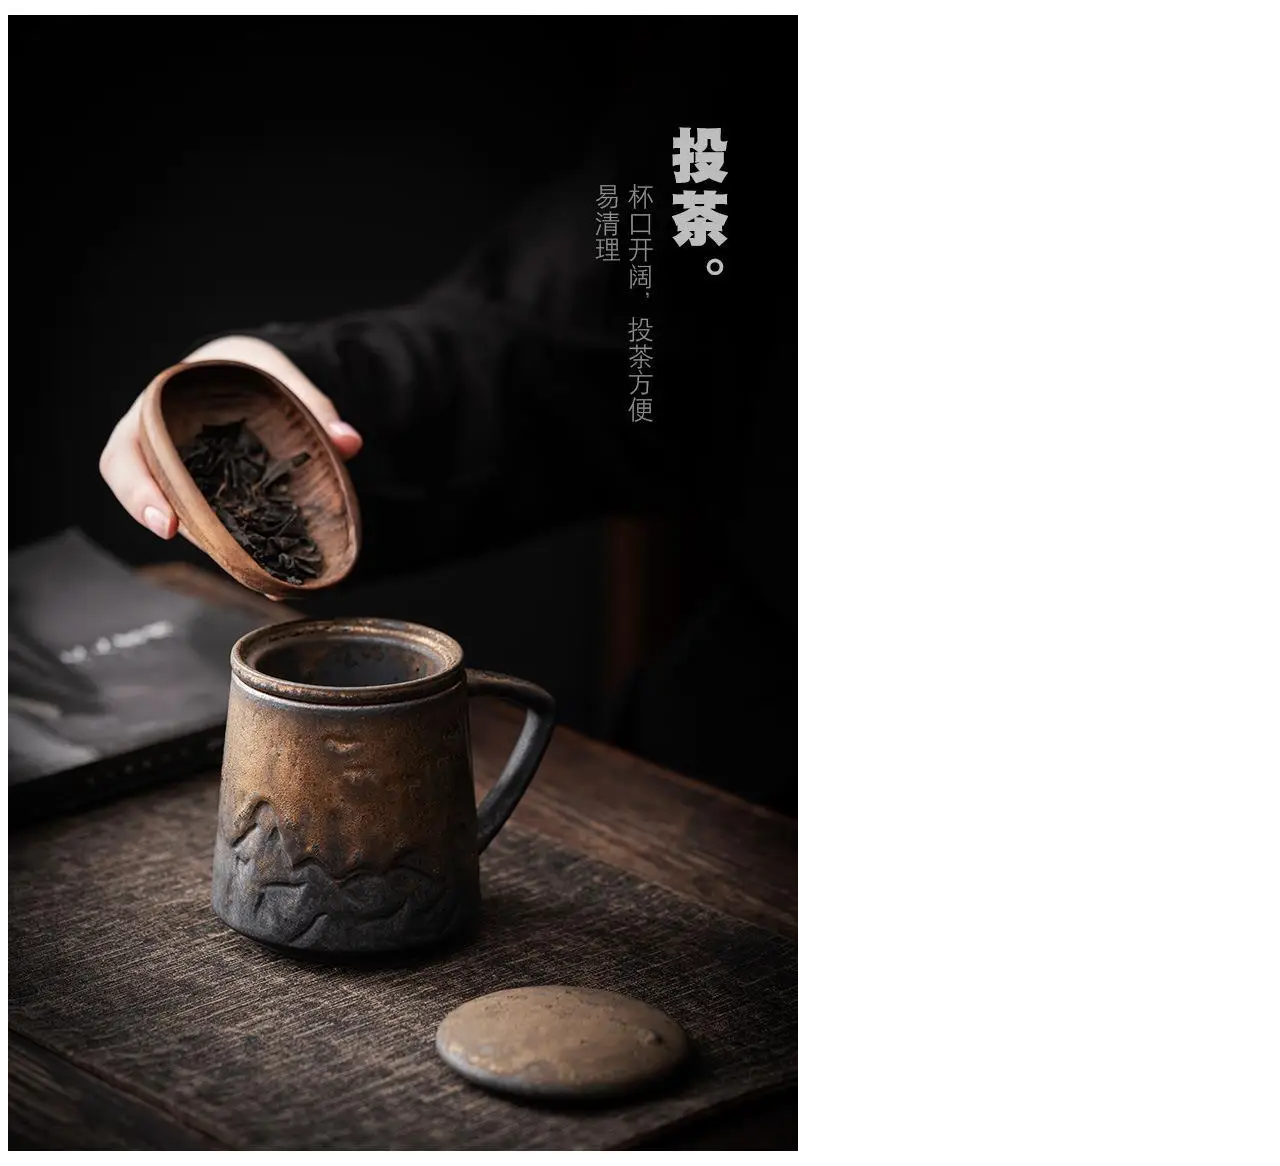
==== menu.html @ 82c8f37d "first commit" ====
<!DOCTYPE html>
<html lang="en">
<head>
    <meta charset="UTF-8">
    <meta name="viewport" content="width=device-width, initial-scale=1.0">
    <title>Menu</title>
    <link rel="stylesheet" href="styles.css">
</head>
<body>
    <img src="images\metal.webp" alt="hand pouring something into coffee cup">
</body>
</html>
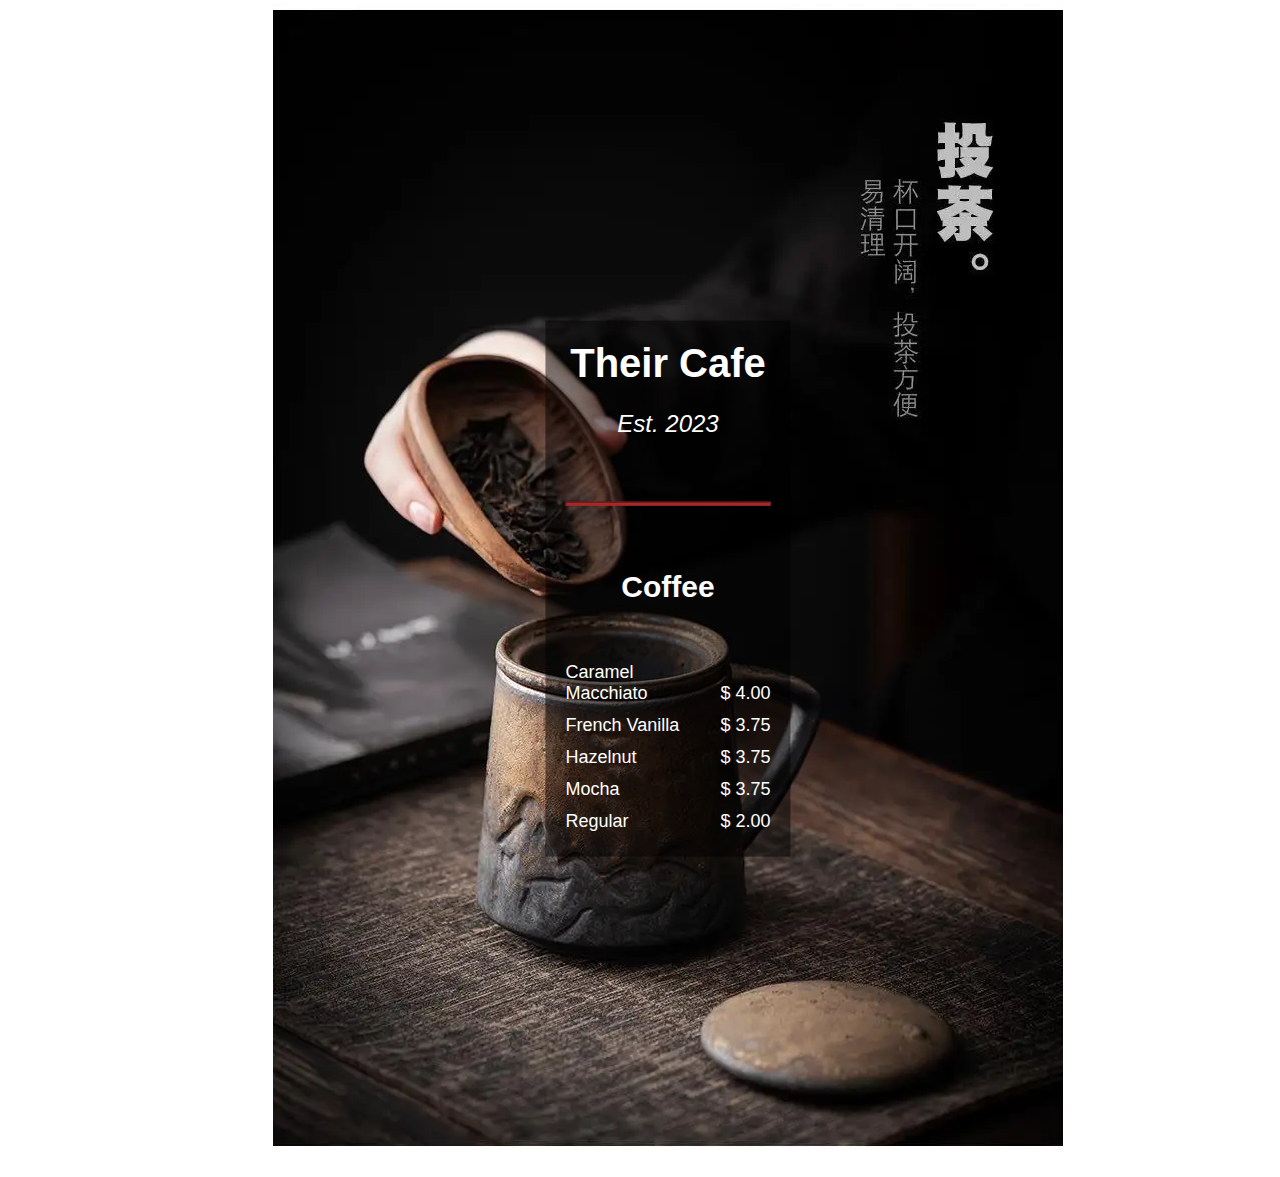
==== commit e8f27641: "completed project" ====
--- a/menu.html
+++ b/menu.html
@@ -4,9 +4,36 @@
     <meta charset="UTF-8">
     <meta name="viewport" content="width=device-width, initial-scale=1.0">
     <title>Menu</title>
-    <link rel="stylesheet" href="styles.css">
+    <link rel="stylesheet" href="menu.css">
 </head>
 <body>
     <img src="images\metal.webp" alt="hand pouring something into coffee cup">
+    <div class="menu">
+      <main>
+        <h1>Their Cafe</h1>
+        <p class="established">Est. 2023</p><br>
+        <hr><br>
+        <section>
+          <h2>Coffee</h2><br>
+          <article class="item">
+            <p class="flavor">Caramel Macchiato</p><p class="price">$ 4.00 </p>
+          </article>
+          <article class="item">
+            <p class="flavor">French Vanilla</p><p class="price">$ 3.75</p>
+          </article>
+          <article class="item">
+            <p class="flavor">Hazelnut</p><p class="price">$ 3.75</p>
+          </article>
+          <article class="item">
+            <p class="flavor">Mocha</p><p class="price">$ 3.75</p>
+          </article>
+          <article class="item">
+            <p class="flavor">Regular</p><p class="price">$ 2.00</p>
+          </article>
+        </section>
+      </div>
+  
+  
+  
 </body>
 </html>--- a/menu.css
+++ b/menu.css
@@ -0,0 +1,61 @@
+body {
+    position: relative;
+    width: 100%;
+    font-family: sans-serif;
+    font-size: 24px;
+    padding: 20px;
+    display: flex;
+    place-content: center;
+  }
+  .menu {
+    position: absolute;
+    top: 50%;
+    left: 50%;
+    transform: translate(-50%, -50%);
+    color: white;
+    text-align: center;
+    background-color: rgba(0, 0, 0, 0.5);
+    padding: 20px;
+  }
+  h1 {
+    font-size: 40px;
+    margin-top: 0;
+    margin-bottom: 15px;
+  }
+  h2 {
+    font-size: 30px;
+  }
+  .established {
+    font-style: italic;
+  }
+  h1, h2, p {
+    text-align: center;
+  }
+  img {
+    display: block;
+    margin-left: auto;
+    margin-right: auto;
+    margin-top: -25px;
+  }
+  hr {
+    height: 2px;
+    background-color: brown;
+    border-color: brown;
+  }
+  h1, h2 {
+    font-family: sans-serif;
+  }
+  .item p {
+    display: inline-block;
+    margin-top: 5px;
+    margin-bottom: 5px;
+    font-size: 18px;
+  }
+  .price {
+    text-align: right;
+    width: 25%;
+  }
+  .flavor {
+    text-align: left;
+    width: 75%;
+  }